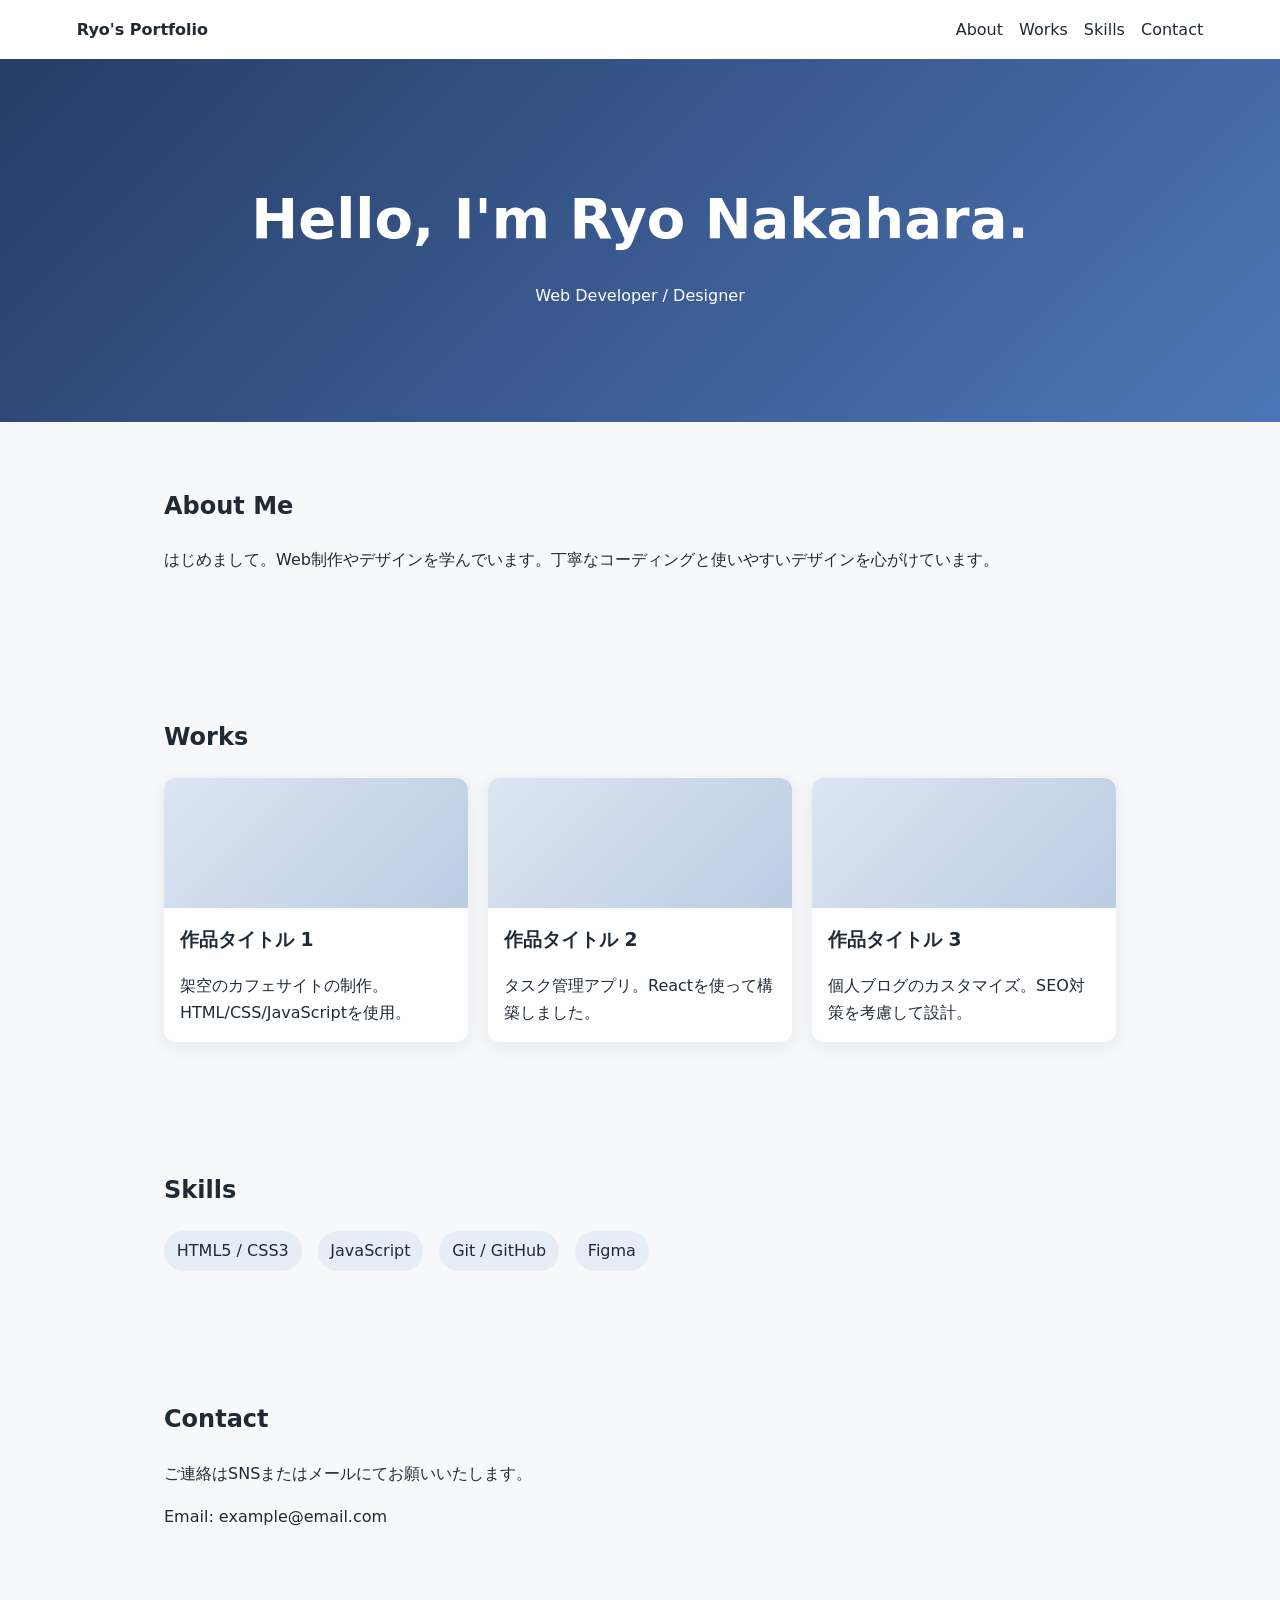
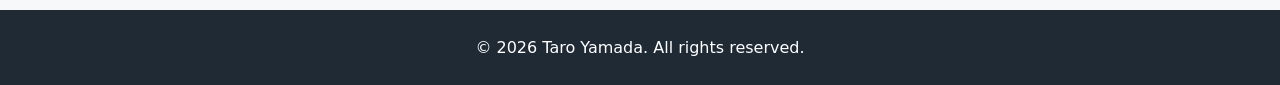
==== index.html @ 1aa2c3dd "Publish portfolio with GitHub Pages Co-authored-by: Copilot <223556219+Copilot@users.noreply.github." ====
<!DOCTYPE html>
<html lang="ja">
<head>
    <meta charset="UTF-8">
    <meta name="viewport" content="width=device-width, initial-scale=1.0">
    <title>中原　諒 - Portfolio</title>
    <link rel="stylesheet" href="style.css">
</head>
<body>

    <!-- ヘッダー / ナビゲーション -->
    <header>
        <div class="logo">Ryo's Portfolio</div>
        <nav>
            <ul>
                <li><a href="#about">About</a></li>
                <li><a href="#works">Works</a></li>
                <li><a href="#skills">Skills</a></li>
                <li><a href="#contact">Contact</a></li>
            </ul>
        </nav>
    </header>

    <!-- メインビジュアル -->
    <section class="hero">
        <h1>Hello, I'm Ryo Nakahara.</h1>
        <p>Web Developer / Designer</p>
    </section>

    <!-- 自己紹介 (About) -->
    <section id="about" class="section">
        <h2>About Me</h2>
        <div class="about-content">
            <p>はじめまして。Web制作やデザインを学んでいます。丁寧なコーディングと使いやすいデザインを心がけています。</p>
        </div>
    </section>

    <!-- 実績・作品 (Works) -->
    <section id="works" class="section">
        <h2>Works</h2>
        <div class="grid">
            <div class="card">
                <div class="card-img"></div>
                <h3>作品タイトル 1</h3>
                <p>架空のカフェサイトの制作。HTML/CSS/JavaScriptを使用。</p>
            </div>
            <div class="card">
                <div class="card-img"></div>
                <h3>作品タイトル 2</h3>
                <p>タスク管理アプリ。Reactを使って構築しました。</p>
            </div>
            <div class="card">
                <div class="card-img"></div>
                <h3>作品タイトル 3</h3>
                <p>個人ブログのカスタマイズ。SEO対策を考慮して設計。</p>
            </div>
        </div>
    </section>

    <!-- スキル (Skills) -->
    <section id="skills" class="section">
        <h2>Skills</h2>
        <ul class="skills-list">
            <li>HTML5 / CSS3</li>
            <li>JavaScript</li>
            <li>Git / GitHub</li>
            <li>Figma</li>
        </ul>
    </section>

    <!-- お問い合わせ (Contact) -->
    <section id="contact" class="section">
        <h2>Contact</h2>
        <p>ご連絡はSNSまたはメールにてお願いいたします。</p>
        <p>Email: example@email.com</p>
    </section>

    <!-- フッター -->
    <footer>
        <p>&copy; 2026 Taro Yamada. All rights reserved.</p>
    </footer>

</body>
</html>
---- style.css ----
* {
    box-sizing: border-box;
}

html {
    scroll-behavior: smooth;
}

body {
    margin: 0;
    color: #202a35;
    background: #f7f8fa;
    font-family: system-ui, -apple-system, "Segoe UI", sans-serif;
    line-height: 1.7;
}

header {
    display: flex;
    align-items: center;
    justify-content: space-between;
    gap: 1.5rem;
    padding: 1rem max(6vw, 1.25rem);
    background: #fff;
}

.logo {
    font-weight: 700;
}

nav ul,
.skills-list {
    display: flex;
    flex-wrap: wrap;
    gap: 1rem;
    margin: 0;
    padding: 0;
    list-style: none;
}

nav a {
    color: inherit;
    text-decoration: none;
}

nav a:hover {
    color: #3467c2;
}

.hero {
    padding: 7rem 1.5rem;
    color: #fff;
    background: linear-gradient(135deg, #263d66, #4d76b8);
    text-align: center;
}

.hero h1 {
    margin: 0;
    font-size: clamp(2rem, 6vw, 3.5rem);
}

.hero p {
    margin-bottom: 0;
}

.section {
    max-width: 1000px;
    margin: 0 auto;
    padding: 4rem 1.5rem;
}

.section h2 {
    margin-top: 0;
}

.grid {
    display: grid;
    grid-template-columns: repeat(auto-fit, minmax(220px, 1fr));
    gap: 1.25rem;
}

.card {
    overflow: hidden;
    border-radius: 0.75rem;
    background: #fff;
    box-shadow: 0 4px 18px rgb(22 35 55 / 8%);
}

.card h3,
.card p {
    margin: 1rem;
}

.card-img {
    min-height: 130px;
    background: linear-gradient(135deg, #dce5f2, #bccce3);
}

.skills-list li {
    padding: 0.4rem 0.8rem;
    border-radius: 999px;
    background: #e7edf7;
}

footer {
    padding: 1.5rem;
    color: #fff;
    background: #202a35;
    text-align: center;
}

footer p {
    margin: 0;
}

@media (max-width: 600px) {
    header {
        align-items: flex-start;
        flex-direction: column;
    }

    nav ul {
        gap: 0.75rem;
    }
}
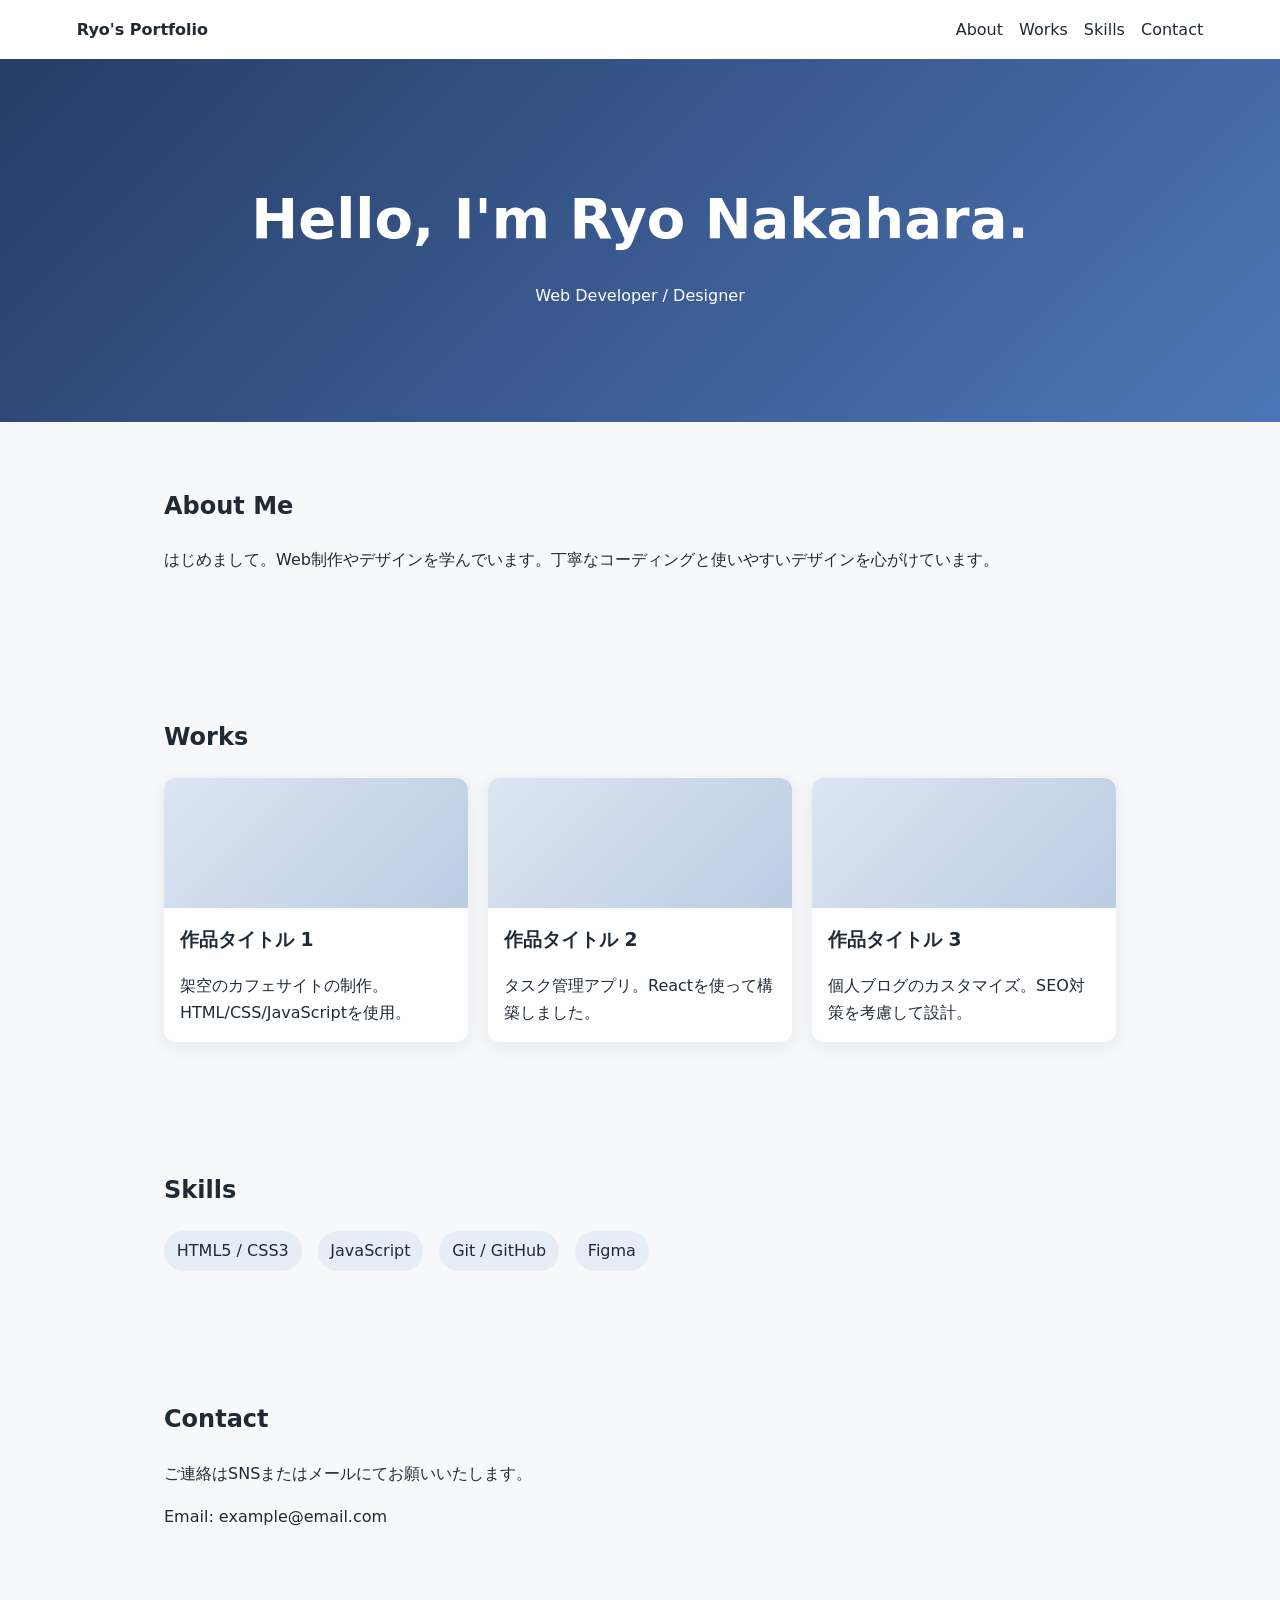
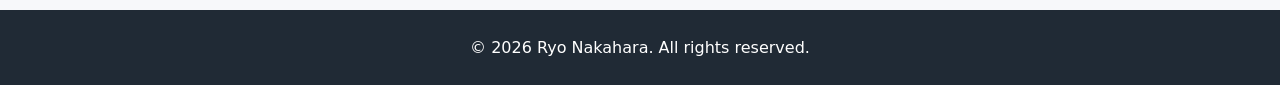
==== commit f37cb999: "Update portfolio footer name Co-authored-by: Copilot <223556219+Copilot@users.noreply.github.com>" ====
--- a/index.html
+++ b/index.html
@@ -77,7 +77,7 @@
 
     <!-- フッター -->
     <footer>
-        <p>&copy; 2026 Taro Yamada. All rights reserved.</p>
+        <p>&copy; 2026  Ryo Nakahara. All rights reserved.</p>
     </footer>
 
 </body>
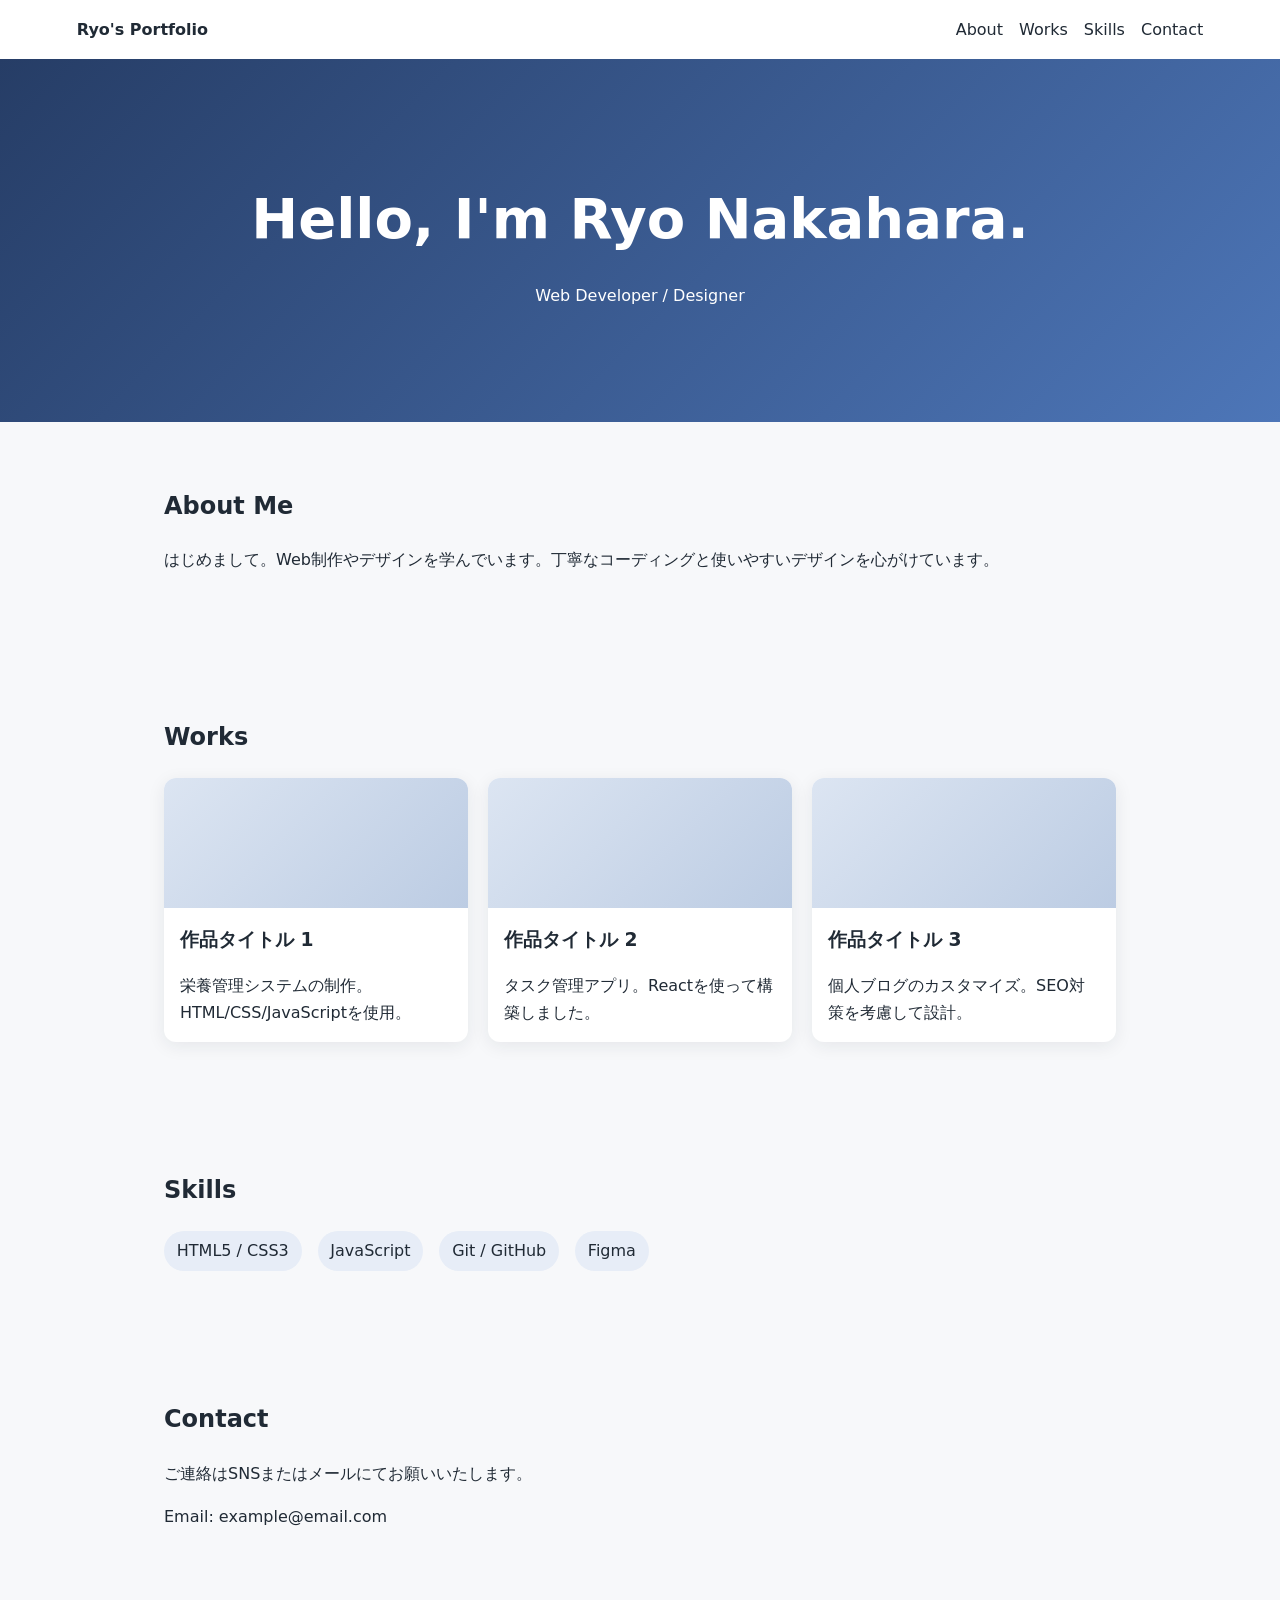
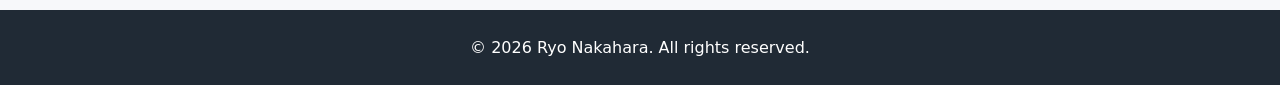
==== commit 7e25b79f: "Update project description in index.html" ====
--- a/index.html
+++ b/index.html
@@ -42,7 +42,7 @@
             <div class="card">
                 <div class="card-img"></div>
                 <h3>作品タイトル 1</h3>
-                <p>架空のカフェサイトの制作。HTML/CSS/JavaScriptを使用。</p>
+                <p>栄養管理システムの制作。HTML/CSS/JavaScriptを使用。</p>
             </div>
             <div class="card">
                 <div class="card-img"></div>
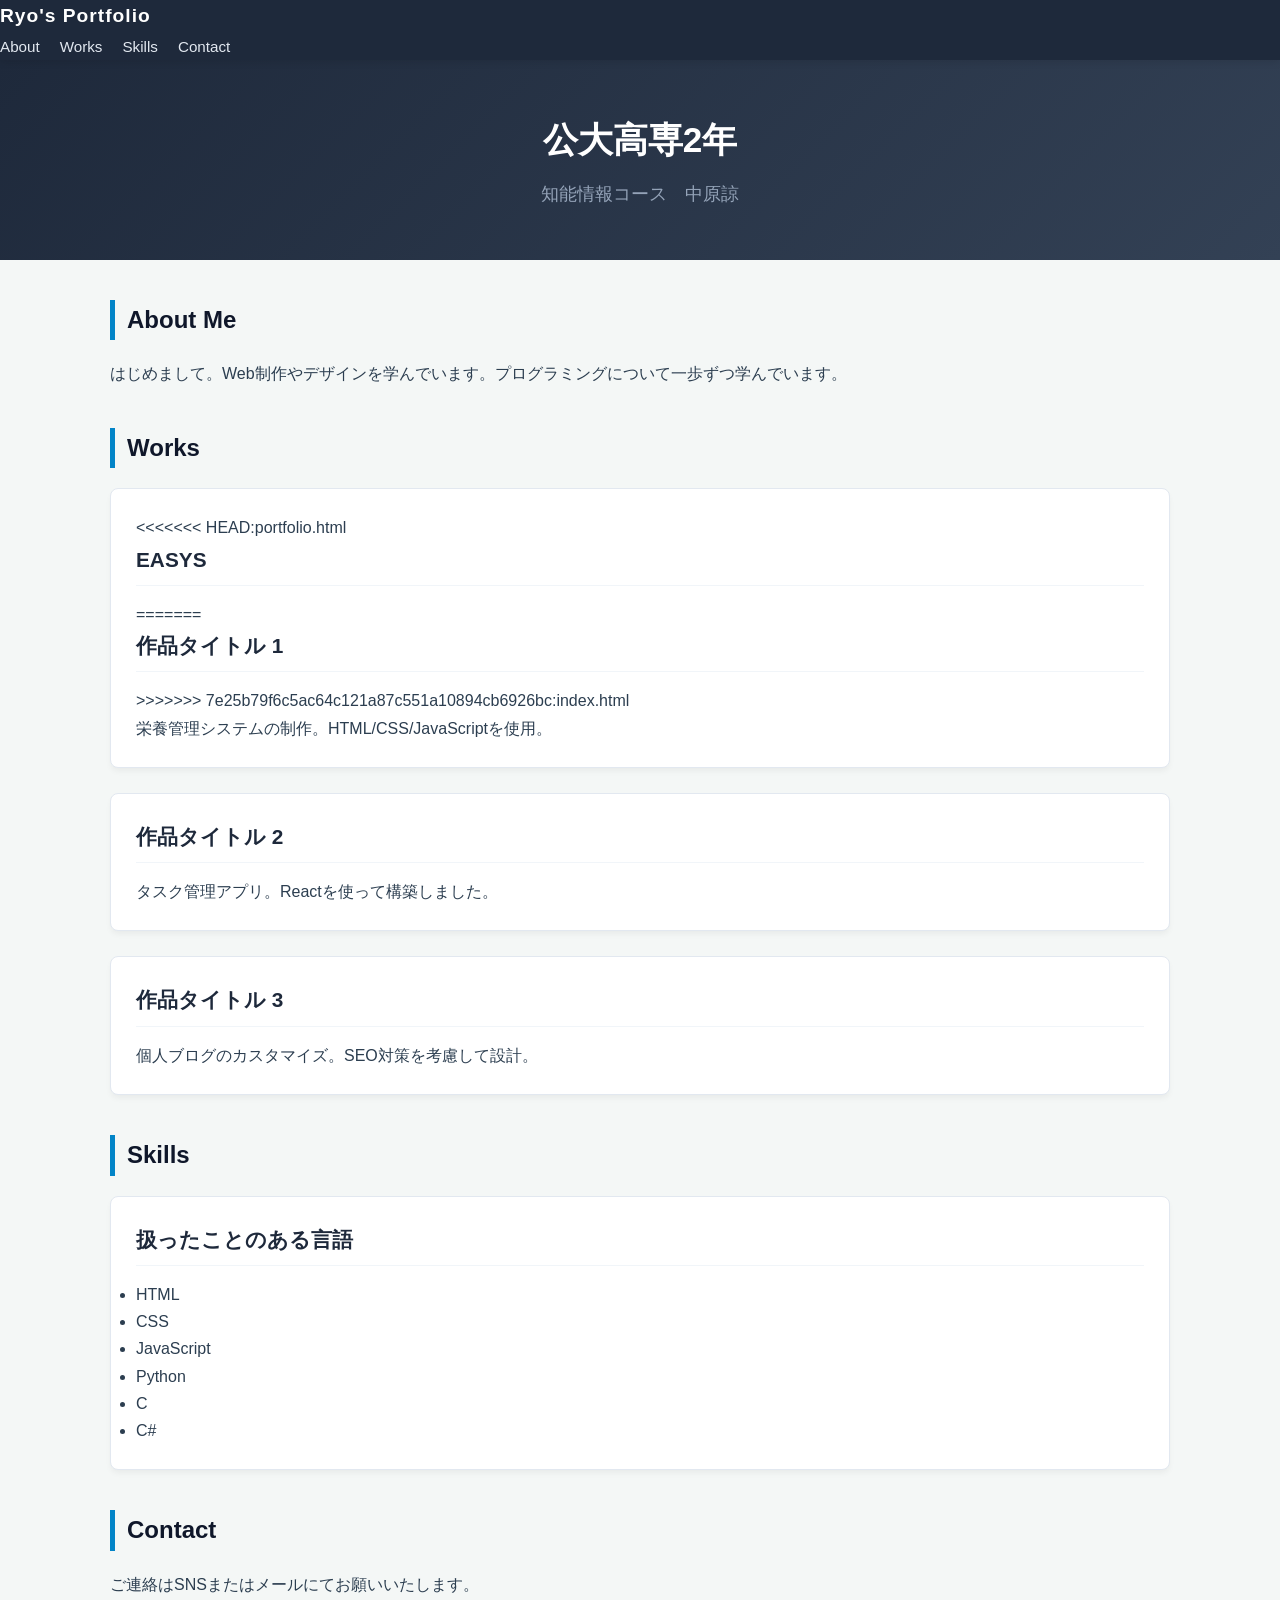
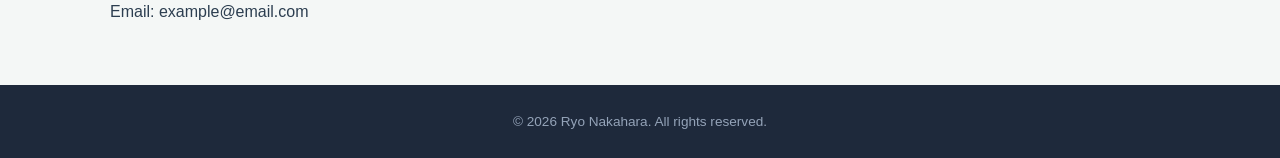
==== commit dc58324d: "Merge branch 'main' of https://github.com/NakachinRyo/portfolio" ====
--- a/index.html
+++ b/index.html
@@ -23,15 +23,15 @@
 
     <!-- メインビジュアル -->
     <section class="hero">
-        <h1>Hello, I'm Ryo Nakahara.</h1>
-        <p>Web Developer / Designer</p>
+        <h1>公大高専2年</h1>
+        <p>知能情報コース　中原諒</p>
     </section>
 
     <!-- 自己紹介 (About) -->
     <section id="about" class="section">
         <h2>About Me</h2>
         <div class="about-content">
-            <p>はじめまして。Web制作やデザインを学んでいます。丁寧なコーディングと使いやすいデザインを心がけています。</p>
+            <p>はじめまして。Web制作やデザインを学んでいます。プログラミングについて一歩ずつ学んでいます。</p>
         </div>
     </section>
 
@@ -41,7 +41,11 @@
         <div class="grid">
             <div class="card">
                 <div class="card-img"></div>
+<<<<<<< HEAD:portfolio.html
+                 <h3>EASYS</h3>
+=======
                 <h3>作品タイトル 1</h3>
+>>>>>>> 7e25b79f6c5ac64c121a87c551a10894cb6926bc:index.html
                 <p>栄養管理システムの制作。HTML/CSS/JavaScriptを使用。</p>
             </div>
             <div class="card">
@@ -60,12 +64,17 @@
     <!-- スキル (Skills) -->
     <section id="skills" class="section">
         <h2>Skills</h2>
-        <ul class="skills-list">
-            <li>HTML5 / CSS3</li>
-            <li>JavaScript</li>
-            <li>Git / GitHub</li>
-            <li>Figma</li>
-        </ul>
+        <div class="card">
+            <h3>扱ったことのある言語</h3>
+            <ul class="skills-list">
+                <li>HTML</li>
+                <li>CSS</li>
+                <li>JavaScript</li>
+                <li>Python</li>
+                <li>C</li>
+                <li>C#</li>
+            </ul>
+        </div>
     </section>
 
     <!-- お問い合わせ (Contact) -->
--- a/style.css
+++ b/style.css
@@ -1,124 +1,227 @@
+/* 全体初期化と基本設定 */
 * {
-    box-sizing: border-box;
-}
-
-html {
-    scroll-behavior: smooth;
-}
-
-body {
-    margin: 0;
-    color: #202a35;
-    background: #f7f8fa;
-    font-family: system-ui, -apple-system, "Segoe UI", sans-serif;
-    line-height: 1.7;
-}
-
-header {
-    display: flex;
-    align-items: center;
-    justify-content: space-between;
-    gap: 1.5rem;
-    padding: 1rem max(6vw, 1.25rem);
-    background: #fff;
-}
-
-.logo {
-    font-weight: 700;
-}
-
-nav ul,
-.skills-list {
-    display: flex;
-    flex-wrap: wrap;
-    gap: 1rem;
     margin: 0;
     padding: 0;
+    box-sizing: border-box;
+}
+
+body {
+    font-family: -apple-system, BlinkMacSystemFont, "Segoe UI", Roboto, "Helvetica Neue", Arial, sans-serif;
+    line-height: 1.7;
+    color: #2c3e50;
+    background-color: #f4f7f6;
+}
+
+a {
+    color: #0066cc;
+    text-decoration: none;
+}
+
+a:hover {
+    text-decoration: underline;
+}
+
+/* ヘッダー */
+header {
+    background-color: #1e293b;
+    color: #ffffff;
+    position: sticky;
+    top: 0;
+    z-index: 100;
+    box-shadow: 0 2px 8px rgba(0,0,0,0.1);
+}
+
+.header-inner {
+    max-width: 1100px;
+    margin: 0 auto;
+    padding: 15px 20px;
+    display: flex;
+    justify-content: space-between;
+    align-items: center;
+}
+
+.logo {
+    font-size: 1.2rem;
+    font-weight: bold;
+    letter-spacing: 1px;
+}
+
+nav ul {
+    display: flex;
     list-style: none;
+    gap: 20px;
 }
 
 nav a {
-    color: inherit;
+    color: #e2e8f0;
+    font-size: 0.95rem;
+    font-weight: 500;
+}
+
+nav a:hover {
+    color: #38bdf8;
     text-decoration: none;
 }
 
-nav a:hover {
-    color: #3467c2;
-}
-
+/* ヒーローセクション */
 .hero {
-    padding: 7rem 1.5rem;
-    color: #fff;
-    background: linear-gradient(135deg, #263d66, #4d76b8);
+    background: linear-gradient(135deg, #1e293b, #334155);
+    color: #ffffff;
     text-align: center;
+    padding: 50px 20px;
 }
 
 .hero h1 {
-    margin: 0;
-    font-size: clamp(2rem, 6vw, 3.5rem);
+    font-size: 2.2rem;
+    margin-bottom: 10px;
 }
 
 .hero p {
-    margin-bottom: 0;
-}
-
+    font-size: 1.1rem;
+    color: #94a3b8;
+}
+
+/* セクション設定 */
 .section {
-    max-width: 1000px;
-    margin: 0 auto;
-    padding: 4rem 1.5rem;
+    max-width: 1100px;
+    margin: 40px auto;
+    padding: 0 20px;
 }
 
 .section h2 {
-    margin-top: 0;
-}
-
-.grid {
+    font-size: 1.5rem;
+    color: #0f172a;
+    border-left: 5px solid #0284c7;
+    padding-left: 12px;
+    margin-bottom: 20px;
+}
+
+.section-intro {
+    margin-bottom: 20px;
+    color: #64748b;
+}
+
+/* カードスタイル */
+.card {
+    background: #ffffff;
+    border-radius: 8px;
+    padding: 25px;
+    margin-bottom: 25px;
+    border: 1px solid #e2e8f0;
+    box-shadow: 0 4px 6px -1px rgba(0, 0, 0, 0.05);
+}
+
+.card h3 {
+    font-size: 1.3rem;
+    color: #1e293b;
+    margin-bottom: 15px;
+    border-bottom: 1px solid #f1f5f9;
+    padding-bottom: 8px;
+}
+
+.card h4 {
+    font-size: 1.05rem;
+    color: #334155;
+    margin: 15px 0 8px 0;
+}
+
+/* プロフィール */
+.profile-card ul {
+    list-style: none;
+    margin-bottom: 15px;
+}
+
+.profile-card li {
+    margin-bottom: 8px;
+}
+
+/* 補足ボックス */
+.link-box, .role-box, .description-box {
+    background-color: #f8fafc;
+    border: 1px solid #e2e8f0;
+    border-radius: 6px;
+    padding: 12px 16px;
+    margin-bottom: 15px;
+}
+
+/* 画像ギャラリー (4枚グリッド) */
+.image-grid {
     display: grid;
     grid-template-columns: repeat(auto-fit, minmax(220px, 1fr));
-    gap: 1.25rem;
-}
-
-.card {
+    gap: 15px;
+    margin-top: 15px;
+}
+
+.image-item {
+    background-color: #f8fafc;
+    border: 1px solid #e2e8f0;
+    border-radius: 6px;
     overflow: hidden;
-    border-radius: 0.75rem;
-    background: #fff;
-    box-shadow: 0 4px 18px rgb(22 35 55 / 8%);
-}
-
-.card h3,
-.card p {
-    margin: 1rem;
-}
-
-.card-img {
-    min-height: 130px;
-    background: linear-gradient(135deg, #dce5f2, #bccce3);
-}
-
-.skills-list li {
-    padding: 0.4rem 0.8rem;
-    border-radius: 999px;
-    background: #e7edf7;
-}
-
+    text-align: center;
+}
+
+.image-item img {
+    width: 100%;
+    height: 150px;
+    object-fit: cover;
+    display: block;
+    background-color: #cbd5e1;
+}
+
+.caption {
+    font-size: 0.85rem;
+    color: #475569;
+    padding: 8px 5px;
+    background-color: #ffffff;
+}
+
+/* スキルテーブル */
+.skill-table {
+    width: 100%;
+    border-collapse: collapse;
+    margin-top: 10px;
+}
+
+.skill-table th, .skill-table td {
+    border: 1px solid #e2e8f0;
+    padding: 10px 12px;
+    text-align: left;
+    font-size: 0.95rem;
+}
+
+.skill-table th {
+    background-color: #f1f5f9;
+    color: #334155;
+    font-weight: 600;
+}
+
+.skill-table td strong {
+    color: #0f172a;
+}
+
+/* フッター */
 footer {
-    padding: 1.5rem;
-    color: #fff;
-    background: #202a35;
     text-align: center;
-}
-
-footer p {
-    margin: 0;
-}
-
-@media (max-width: 600px) {
-    header {
-        align-items: flex-start;
+    padding: 25px;
+    background-color: #1e293b;
+    color: #94a3b8;
+    font-size: 0.85rem;
+    margin-top: 60px;
+}
+
+/* レスポンシブ調整（スマホ対応） */
+@media (max-width: 640px) {
+    .header-inner {
         flex-direction: column;
+        gap: 10px;
     }
-
-    nav ul {
-        gap: 0.75rem;
+    .skill-table th, .skill-table td {
+        display: block;
+        width: 100%;
     }
-}
+    .skill-table tr {
+        margin-bottom: 15px;
+        display: block;
+        border-bottom: 2px solid #cbd5e1;
+    }
+}
